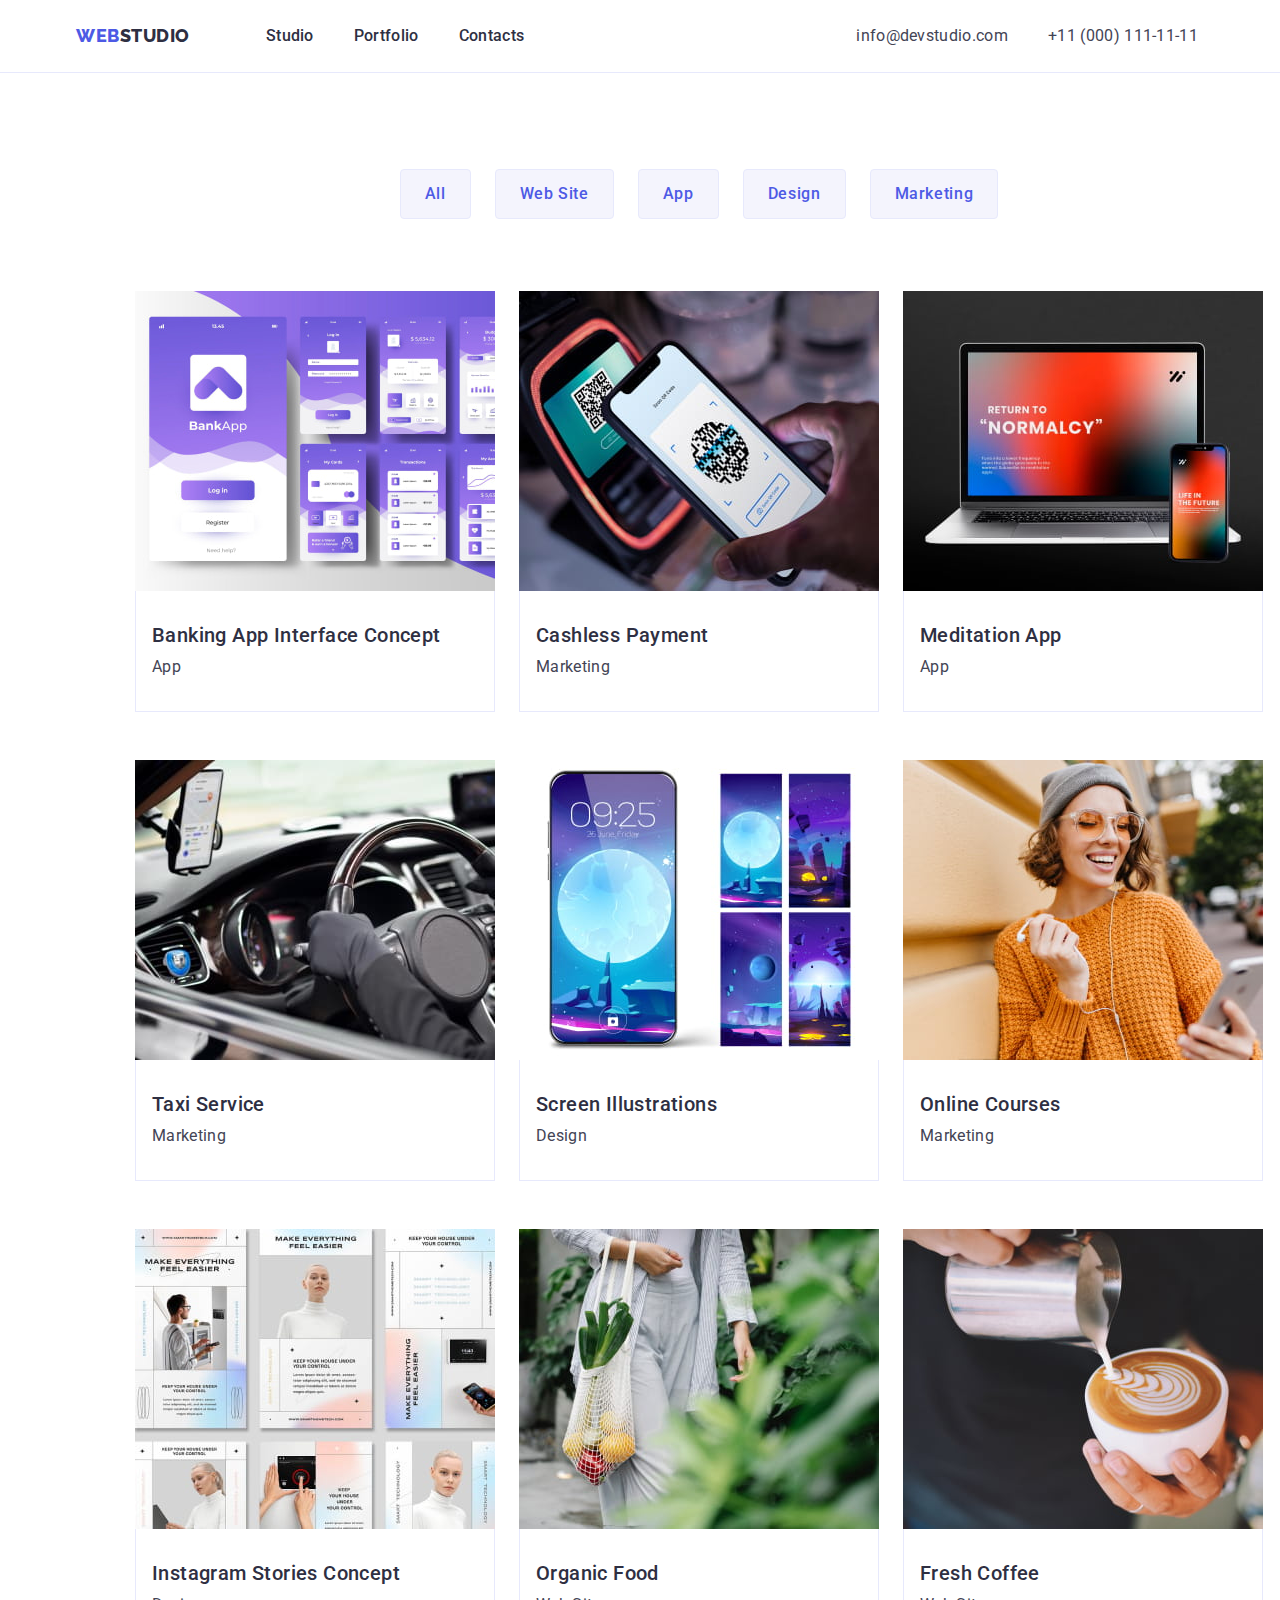
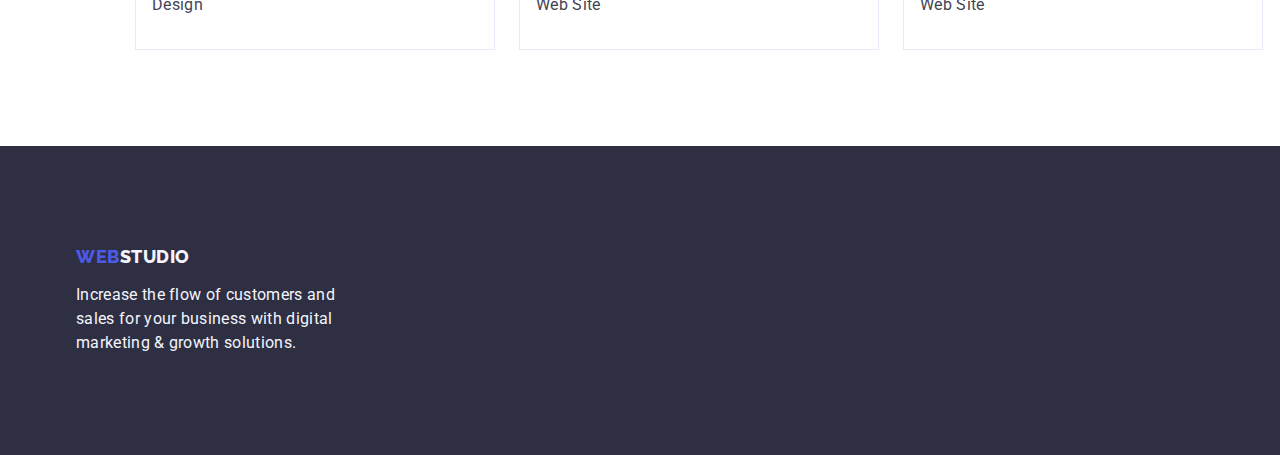
==== portfolio.html @ 24736a6e "Initial commit" ====
<!DOCTYPE html>
<html lang="en">
  <head>
    <meta charset="UTF-8" />
    <meta http-equiv="X-UA-Compatible" content="IE=edge" />
    <meta name="viewport" content="width=device-width, initial-scale=1.0" />

    <link rel="preconnect" href="https://fonts.googleapis.com" />
    <link rel="preconnect" href="https://fonts.gstatic.com" crossorigin />
    <link
      href="https://fonts.googleapis.com/css2?family=Bodoni+Moda&family=Montserrat:wght@400;700&family=Roboto:wght@400;500;700;900&display=swap"
      rel="stylesheet"
    />

    <link rel="preconnect" href="https://fonts.googleapis.com" />
    <link rel="preconnect" href="https://fonts.gstatic.com" crossorigin />
    <link
      href="https://fonts.googleapis.com/css2?family=Bodoni+Moda&family=Montserrat:wght@400;700&family=Raleway:wght@800&family=Roboto:wght@400;500;700;900&display=swap"
      rel="stylesheet"
    />

    <link
      rel="stylesheet"
      href="https://cdn.jsdelivr.net/npm/modern-normalize@1.1.0/modern-normalize.min.css"
    />
    <link rel="stylesheet" href="./css/styles.css" />
    <title>Portfolio</title>
  </head>
  <body>
    <header class="border-bottom">
      <div class="container header-container">
        <nav class="header-nav">
          <a class="logo link" href="./index.html"
            >Web<span class="logo-studio-header">Studio</span></a
          >

          <ul class="list header-lists">
            <li>
              <a class="header-link-text link" href="./index.html">Studio</a>
            </li>
            <li>
              <a class="header-link-text link" href="./portfolio.html"
                >Portfolio</a
              >
            </li>
            <li><a class="header-link-text link" href="">Contacts</a></li>
          </ul>

          
        </nav>
        <address class="contacts">
          <ul class="list contacts-list">
            <li>
              <a class="header-contacts link" href="mailto:info@devstudio.com"
                >info@devstudio.com</a
              >
            </li>
            <li>
              <a class="header-contacts link" href="tel:+110001111111"
                >+11 (000) 111-11-11</a
              >
            </li>
          </ul>
        </address>
      </div>
    </header>

    <main>
      <section class="portfolio-section">
        <div class="container">
          <h1 class="visually-hidden">Filter</h1>
          <ul class="list filter-container">
            <li>
              <button class="filter-buttons" type="button">All</button>
            </li>
            <li>
              <button class="filter-buttons" type="button">
                Web Site
              </button>
            </li>
            <li>
              <button class="filter-buttons" type="button">
                App
              </button>
            </li>
            <li>
              <button class="filter-buttons" type="button">
                Design
              </button>
            </li>
            <li>
              <button class="filter-buttons" type="button">
                Marketing
              </button>
            </li>
          </ul>

          <ul class="list card-set">
            <li class="card-item">
              <a class="link" href="">
                <img
                  src="./images/portfolio/img-1.jpg"
                  alt="example 1"
                  width="360"
                />
                <div class="card-projects-content">
                  <h2 class="project-title">Banking App Interface Concept</h2>
                  <p class="project-type">App</p>
                </div>
              </a>
            </li>
            <li class="card-item">
              <a class="link" href="">
                <img
                  src="./images/portfolio/img-2.jpg"
                  alt="example 1"
                  width="360"
                />
                <div class="card-projects-content">
                  <h2 class="project-title">Cashless Payment</h2>
                  <p class="project-type">Marketing</p>
                </div>
              </a>
            </li>
            <li class="card-item">
              <a class="link" href="">
                <img
                  src="./images/portfolio/img-3.jpg"
                  alt="example 1"
                  width="360"
                />
                <div class="card-projects-content">
                  <h2 class="project-title">Meditation App</h2>
                  <p class="project-type">App</p>
                </div>
              </a>
            </li>
            <li class="card-item">
              <a class="link" href="">
                <img
                  src="./images/portfolio/img-4.jpg"
                  alt="example 1"
                  width="360"
                />
                <div class="card-projects-content">
                  <h2 class="project-title">Taxi Service</h2>
                  <p class="project-type">Marketing</p>
                </div>
              </a>
            </li>
            <li class="card-item">
              <a class="link" href="">
                <img
                  src="./images/portfolio/img-5.jpg"
                  alt="example 1"
                  width="360"
                />
                <div class="card-projects-content">
                  <h2 class="project-title">Screen Illustrations</h2>
                  <p class="project-type">Design</p>
                </div>
                </a>
            </li>
            <li class="card-item">
              <a class="link" href="">
                <img
                  src="./images/portfolio/img-6.jpg"
                  alt="example 1"
                  width="360"
                />
                <div class="card-projects-content">
                  <h2 class="project-title">Online Courses</h2>
                  <p class="project-type">Marketing</p>
                </div>
              </a>
            </li>
            <li class="card-item">
              <a class="link" href="">
                <img
                  src="./images/portfolio/img-7.jpg"
                  alt="example 1"
                  width="360"
                />
                <div class="card-projects-content">
                  <h2 class="project-title">Instagram Stories Concept</h2>
                  <p class="project-type">Design</p>
                </div>
                </a>
            </li>
            <li class="card-item">
              <a class="link" href="">
                <img
                  src="./images/portfolio/img-8.jpg"
                  alt="example 1"
                  width="360"
                />
                <div class="card-projects-content">
                  <h2 class="project-title">Organic Food</h2>
                  <p class="project-type">Web Site</p>
                </div>
              </a>
            </li>
            <li class="card-item">
              <a class="link" href="">
                <img
                  src="./images/portfolio/img-9.jpg"
                  alt="example 1"
                  width="360"
                />
                <div class="card-projects-content">
                  <h2 class="project-title">Fresh Coffee</h2>
                  <p class="project-type">Web Site</p>
                </div>
              </a>
            </li>
          </ul>
        </div>
      </section>
    </main>

    <footer class="footer">
      <div class="container">
        <a class="logo link logo-footer" href="./index.html"
          >Web<span class="logo-studio-footer">Studio</span></a
        >
        <p class="footer-desc">
          Increase the flow of customers and sales for your business with
          digital marketing & growth solutions.
        </p>
      </div>
    </footer>
  </body>
</html>
---- css/styles.css ----
:root {
  --iris: #4d5ae5;
  --ocean: #404bbf;
  --navy-blue: #2e2f42;
  --green: #31d0aa;
  --slate: #434455;
  --light-slate: #8e8f99;
  --cornflower: #e7e9fc;
  --cloud: #f4f4fd;
  --navy-blue-modal: #2e2f42;
  --grey: #2e2f42;
  --white: #ffffff;
  --dairy: #fcfcfc;
}

body {
  font-family: "Roboto", sans-serif;
  color: var(--slate);
  background: var(--white);
}

.visually-hidden {
  position: absolute;
  width: 1px;
  height: 1px;
  margin: -1px;
  border: 0;
  padding: 0;
  white-space: nowrap;
  clip-path: inset(100%);
  clip: rect(0 0 0 0);
  overflow: hidden;
}

.container {
  width: 1158px;
  margin-left: auto;
  margin-right: auto;
  padding-right: 15px;
  padding-left: 15px;

  /* outline: 2px solid red; */
  outline-offset: -2px;
}

.section {
  padding-top: 120px;
  padding-bottom: 120px;
}

/**
  |============================
  | RESET START
  |============================
*/
h1,
h2,
h3,
h4,
h5,
h5,
p {
  margin: 0;
}

img {
  display: block;
}
.link {
  color: currentColor;
  text-decoration: none;
}

.list {
  list-style: none;
  padding: 0;
  margin: 0;
}
button {
  font-family: inherit;
  color: currentColor;
  cursor: pointer;
}

/**
  |============================
  | RESET END
  |============================
*/

/**
  |============================
  | HEADER
  |============================
*/
.header-container {
  display: flex;
  align-items: center;
}
.border-bottom {
  border-bottom: 1px solid var(--cornflower);
}

.header-nav {
  display: flex;
  align-items: center;
}

.logo {
  font-family: "Raleway", sans-serif;
  font-weight: 800;
  font-size: 18px;
  line-height: 1.17;
  letter-spacing: 0.03em;
  text-transform: uppercase;
  color: var(--iris);

  margin-right: 76px;
}

.logo-studio-header {
  color: var(--navy-blue-modal);
}

.logo-studio-footer {
  color: var(--cloud);
}

.header-link-text:hover,
.header-link-text:focus,
.header-contacts:hover,
.header-contacts:focus {
  color: var(--ocean);
}

.header-link-text {
  font-weight: 500;
  font-size: 16px;
  line-height: 1.5;
  letter-spacing: 0.02em;
  color: var(--navy-blue-modal);

  display: block;
  padding: 24px 0;
}

.header-lists {
  display: flex;
  gap: 40px;
}

.contacts {
  font-style: normal;
  margin-left: 332px;
}

.contacts-list {
  display: flex;
  gap: 40px;
  /* margin-left: auto; */
}

.header-contacts {
  color: inherit;
  font-size: 16px;
  line-height: 1.5;
  letter-spacing: 0.02em;
}

/**
  |============================
  | BANNER
  |============================
*/
.banner {
  background-color: var(--navy-blue-modal);
  padding-top: 188px;
  padding-bottom: 188px;
  /* text-align: center; */
}

.banner-title {
  font-weight: 700;
  font-size: 56px;
  line-height: 1.07;
  text-align: center;
  letter-spacing: 0.02em;
  color: var(--white);

  max-width: 496px;
  margin-left: auto;
  margin-right: auto;
  margin-bottom: 48px;
}

.banner-button {
  background-color: var(--iris);

  font-family: "Roboto", sans-serif;
  color: var(--white);
  font-weight: 500;
  font-size: 16px;
  line-height: 1.5;
  letter-spacing: 0.04em;

  display: block;
  margin-right: auto;
  margin-left: auto;
  min-width: 169px;
  min-height: 56px;
  border: none;
  box-shadow: 0px 4px 4px rgba(0, 0, 0, 0.15);
  border-radius: 4px;
}

.banner-button:hover,
.banner-button:focus {
  background-color: var(--ocean);
}

/**
  |============================
  | FEATURES
  |============================
*/
.feature-section {
  padding: 120px 0;
}
.feature-container {
  display: flex;
  gap: 24px;
}

.feature-list-title {
  font-weight: 500;
  font-size: 20px;
  line-height: 1.2;
  letter-spacing: 0.02em;
  color: var(--navy-blue-modal);
  margin-bottom: 8px;
}

.feature-list-desc {
  font-size: 16px;
  line-height: 1.5;
  letter-spacing: 0.02em;
}

.feature-list {
  width: 264px;
}

/**
  |============================
  | EXAMPLES
  |============================
*/
.examples-section {
  padding-top: 0;
}
.examples-list {
  display: flex;
  gap: 24px;
}

.examples-item {
  border: 1px solid var(--cornflower);
  width: calc((100% - 48px) / 3);
}

/**
  |============================
  | TEAM
  |============================
*/

.sector-title {
  font-weight: 700;
  font-size: 36px;
  line-height: 1.11;
  text-align: center;
  letter-spacing: 0.02em;
  text-transform: capitalize;
  color: var(--navy-blue-modal);

  margin-bottom: 72px;
}

.team-section {
  background-color: var(--cloud);
}

.card-container {
  display: flex;
  gap: 24px;
}

.card-content {
  padding: 32px 16px;
  box-shadow: 0px 1px 6px rgba(46, 47, 66, 0.08),
    0px 1px 1px rgba(46, 47, 66, 0.16), 0px 2px 1px rgba(46, 47, 66, 0.08);
  border-radius: 0px 0px 4px 4px;
}

.team-list {
  background-color: var(--white);
}

.team-members-names {
  font-weight: 500;
  font-size: 20px;
  line-height: 1.2;
  text-align: center;
  letter-spacing: 0.02em;
  color: var(--navy-blue-modal);

  margin-bottom: 8px;
}

.team-members-position {
  font-size: 16px;
  line-height: 1.5;
  text-align: center;
  letter-spacing: 0.02em;
}

/**
  |============================
  | FOOTER
  |============================
*/
.footer {
  background-color: var(--navy-blue-modal);
  padding-top: 100px;
  padding-bottom: 100px;
}

.logo-footer {
  display: inline-block;
  margin-bottom: 16px;
}

.footer-desc {
  font-size: 16px;
  line-height: 1.5;
  letter-spacing: 0.02em;
  color: var(--cloud);

  width: 264px;
}

/*
  |============================
  | PORTFOLIO
  |============================
*/

.portfolio-section {
  padding: 96px 120px;
  /* padding-top: 96px;
   padding-bottom: 120px; */
}

/**
  |============================
  | FILTER
  |============================
*/
.filter-container {
  display: flex;
  justify-content: center;
  gap: 24px;

  margin-left: auto;
  margin-right: auto;
  margin-bottom: 72px;
}

.filter-buttons {
  background-color: var(--cloud);

  font-family: "Roboto", sans-serif;
  font-weight: 500;
  font-size: 16px;
  line-height: 1.5;
  text-align: center;
  letter-spacing: 0.04em;
  color: var(--iris);
  border: 1px solid var(--cornflower);
  border-radius: 4px;

  padding: 12px 24px;
}

.filter-buttons:hover,
.filter-buttons:focus {
  background-color: var(--ocean);
  color: var(--white);
  border: 1px solid transparent;
  box-shadow: 0px 3px 1px rgba(0, 0, 0, 0.1), 0px 2px 1px rgba(0, 0, 0, 0.08),
    0px 2px 2px rgba(0, 0, 0, 0.12);
}

/**
  |============================
  | PROJECTS
  |============================
*/
.card-set {
  display: flex;
  flex-wrap: wrap;
  column-gap: 24px;
  row-gap: 48px;
}

.card-item {
  flex-basis: calc((100% - 2 * 24) / 3);
}

.card-projects-content {
  padding: 32px 16px;
  border-bottom: 1px solid var(--cornflower);
  border-left: 1px solid var(--cornflower);
  border-right: 1px solid var(--cornflower);
}

.project-title {
  font-weight: 500;
  font-size: 20px;
  line-height: 1.2;
  letter-spacing: 0.02em;
  color: var(--navy-blue-modal);
  margin-bottom: 8px;
}

.project-type {
  font-size: 16px;
  line-height: 1.5;
  letter-spacing: 0.02em;
  color: var(--slate);
}
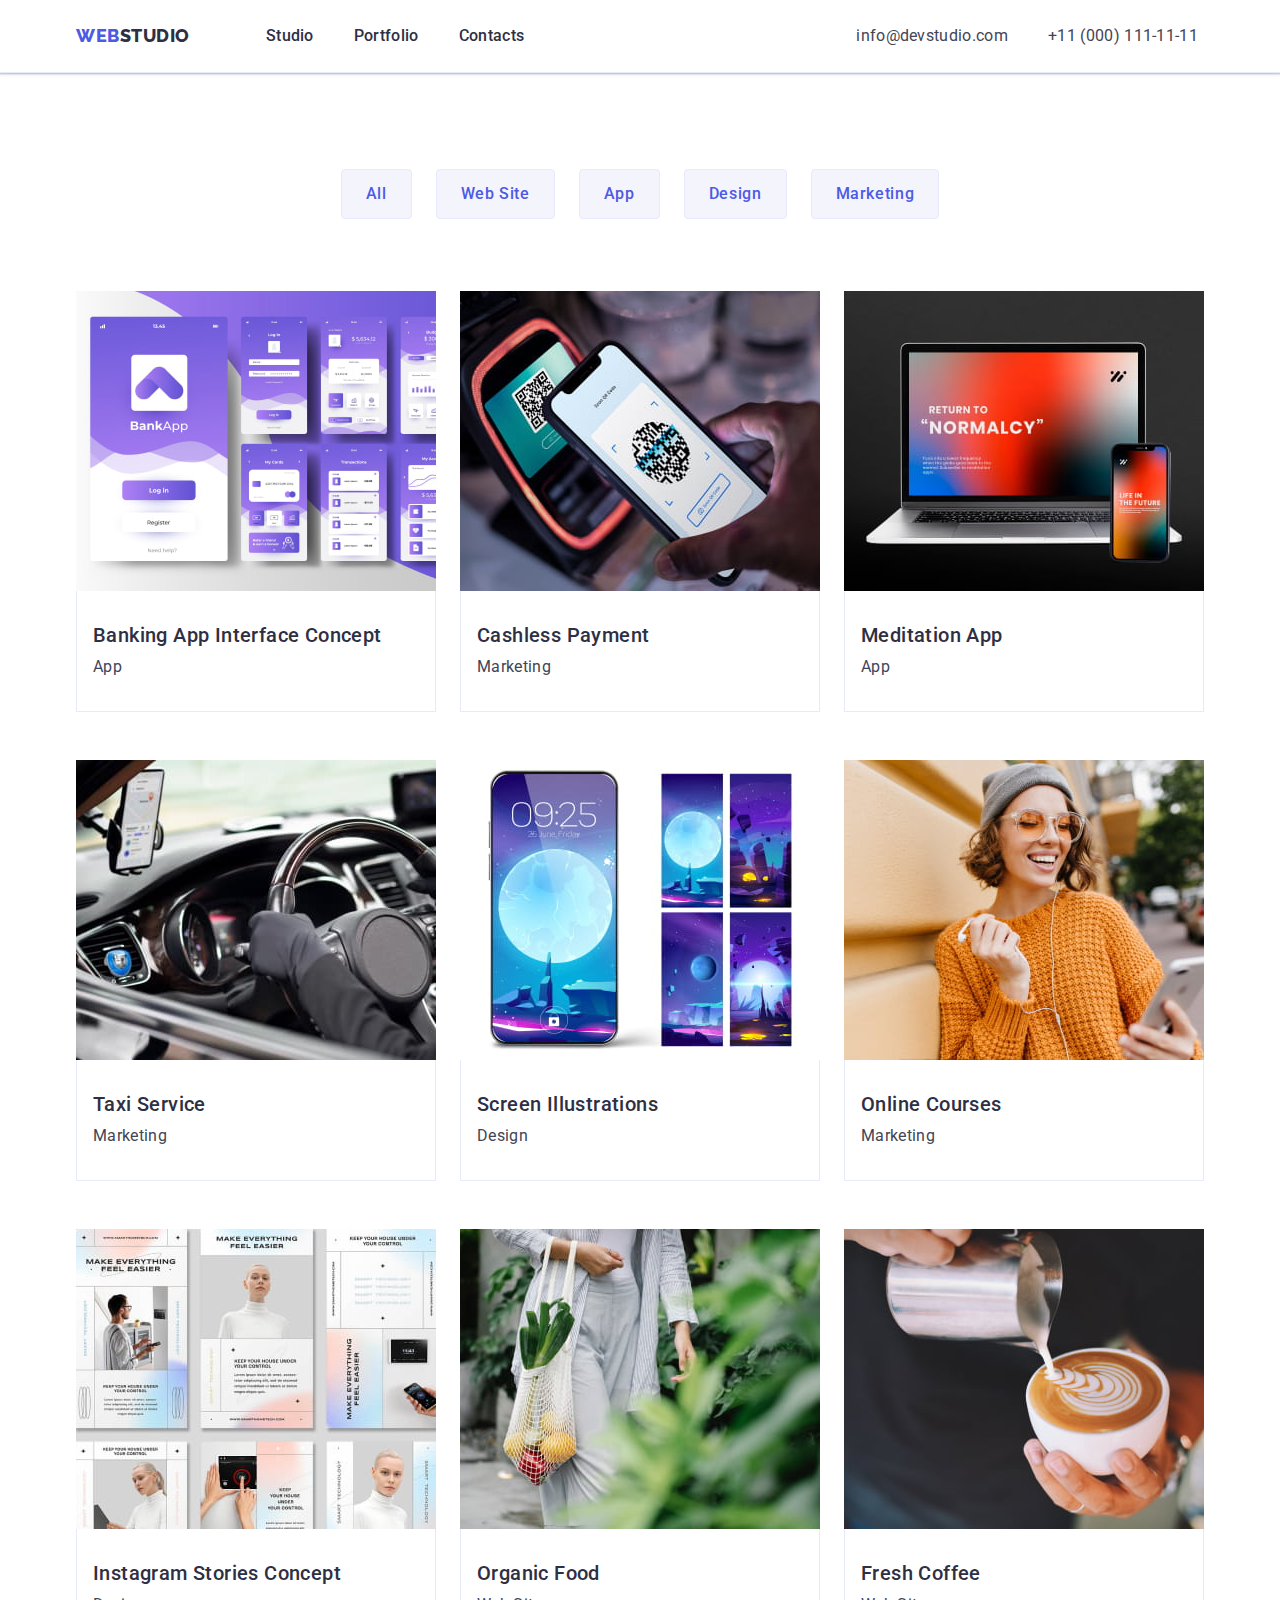
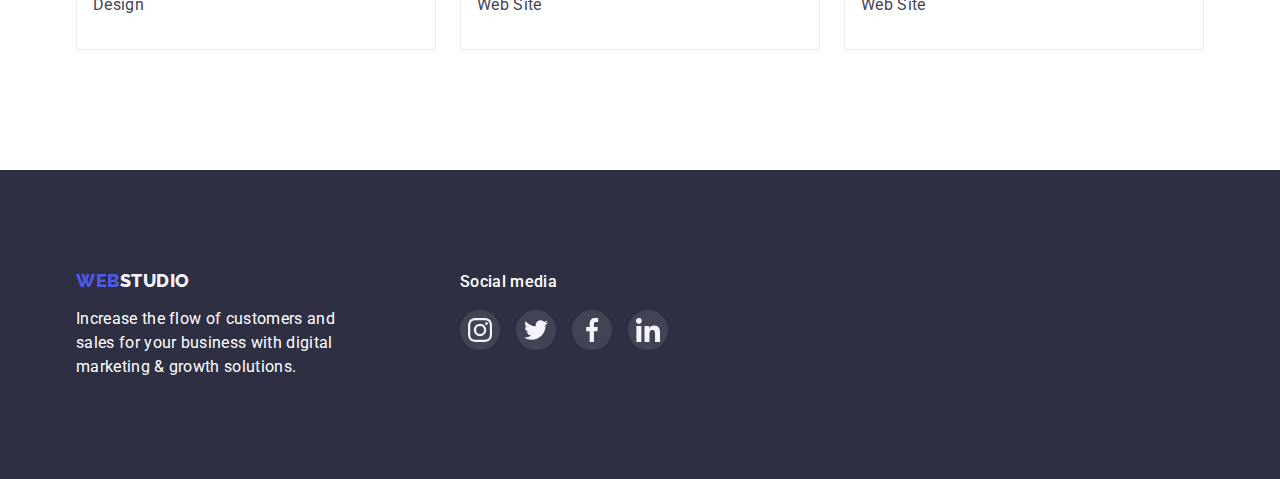
==== commit fb787aea: "files upd" ====
--- a/portfolio.html
+++ b/portfolio.html
@@ -219,14 +219,50 @@
     </main>
 
     <footer class="footer">
-      <div class="container">
-        <a class="logo link logo-footer" href="./index.html"
-          >Web<span class="logo-studio-footer">Studio</span></a
-        >
-        <p class="footer-desc">
-          Increase the flow of customers and sales for your business with
-          digital marketing & growth solutions.
-        </p>
+      <div class="container footer-container">
+        <div>
+          <a class="logo link logo-footer" href="./index.html"
+            >Web<span class="logo-studio-footer">Studio</span></a
+          >
+          <p class="footer-desc">
+            Increase the flow of customers and sales for your business with
+            digital marketing & growth solutions.
+          </p>
+        </div>
+
+        <div class="footer-socials-container">
+          <h2 class="footer-socials-title">Social media</h2>
+          <ul class="list footer-icon-list">
+            <li>
+              <a class="footer-socials-link link" href="">
+                <svg class="footer-icon" width="24" height="24">
+                  <use href="./images/icons.svg#instagram"></use>
+                </svg>
+              </a>
+            </li>
+            <li>
+              <a class="footer-socials-link link" href="">
+                <svg class="footer-icon" width="24" height="24">
+                  <use href="./images/icons.svg#twitter"></use>
+                </svg>
+              </a>
+            </li>
+            <li>
+              <a class="footer-socials-link link" href="">
+                <svg class="footer-icon" width="24" height="24">
+                  <use href="./images/icons.svg#facebook"></use>
+                </svg>
+              </a>
+            </li>
+            <li>
+              <a class="footer-socials-link link" href="">
+                <svg class="footer-icon" width="24" height="24">
+                  <use href="./images/icons.svg#linkedin"></use>
+                </svg>
+              </a>
+            </li>
+          </ul>
+        </div>
       </div>
     </footer>
   </body>
--- a/css/styles.css
+++ b/css/styles.css
@@ -99,6 +99,8 @@
 }
 .border-bottom {
   border-bottom: 1px solid var(--cornflower);
+  box-shadow: 0px 2px 1px rgba(46, 47, 66, 0.08),
+    0px 1px 1px rgba(46, 47, 66, 0.16), 0px 1px 6px rgba(46, 47, 66, 0.08);
 }
 
 .header-nav {
@@ -176,6 +178,18 @@
   background-color: var(--navy-blue-modal);
   padding-top: 188px;
   padding-bottom: 188px;
+  margin-left: auto;
+  margin-right: auto;
+  max-width: 1440px;
+
+  background-image: linear-gradient(
+      rgba(46, 47, 66, 0.7),
+      rgba(46, 47, 66, 0.7)
+    ),
+    url(../images/bg-image/people-office.jpg);
+  background-position: center;
+  background-size: cover;
+  background-repeat: no-repeat;
   /* text-align: center; */
 }
 
@@ -224,11 +238,26 @@
   |============================
 */
 .feature-section {
-  padding: 120px 0;
+  padding-bottom: 0;
 }
 .feature-container {
   display: flex;
   gap: 24px;
+}
+
+.feature-icon-list {
+  display: flex;
+  align-items: center;
+  justify-content: center;
+
+  background-color: var(--cloud);
+
+  height: 112px;
+  border-radius: 4px;
+  margin-bottom: 8px;
+}
+
+.feature-icon {
 }
 
 .feature-list-title {
@@ -255,9 +284,6 @@
   | EXAMPLES
   |============================
 */
-.examples-section {
-  padding-top: 0;
-}
 .examples-list {
   display: flex;
   gap: 24px;
@@ -274,7 +300,7 @@
   |============================
 */
 
-.sector-title {
+.section-title {
   font-weight: 700;
   font-size: 36px;
   line-height: 1.11;
@@ -297,15 +323,15 @@
 
 .card-content {
   padding: 32px 16px;
+}
+
+.team-list {
+  background-color: var(--white);
   box-shadow: 0px 1px 6px rgba(46, 47, 66, 0.08),
     0px 1px 1px rgba(46, 47, 66, 0.16), 0px 2px 1px rgba(46, 47, 66, 0.08);
   border-radius: 0px 0px 4px 4px;
 }
 
-.team-list {
-  background-color: var(--white);
-}
-
 .team-members-names {
   font-weight: 500;
   font-size: 20px;
@@ -324,6 +350,71 @@
   letter-spacing: 0.02em;
 }
 
+.team-icon-list {
+  display: flex;
+  justify-content: center;
+  gap: 24px;
+
+  margin-top: 8px;
+}
+
+.team-icon-link {
+  display: flex;
+  justify-content: center;
+  align-items: center;
+
+  width: 40px;
+  height: 40px;
+  border-radius: 50%;
+  color: var(--cloud);
+  background-color: var(--iris);
+}
+
+.team-icon {
+  fill: currentColor;
+}
+
+.team-icon-link:hover,
+.team-icon-link:focus {
+  background-color: var(--ocean);
+}
+/**
+  |============================
+  | CLIENTS
+  |============================
+*/
+.clients-list {
+  display: flex;
+  align-items: center;
+  gap: 24px;
+}
+
+.clients-item {
+}
+
+.clients-link {
+  display: flex;
+  align-items: center;
+  justify-content: center;
+
+  color: var(--light-slate);
+
+  width: 168px;
+  height: 88px;
+  border: 1px solid var(--light-slate);
+  border-radius: 4px;
+}
+
+.clients-link:hover,
+.clients-link:focus {
+  color: var(--ocean);
+  border-color: var(--ocean);
+}
+
+.clients-icon {
+  fill: currentColor;
+}
+
 /**
   |============================
   | FOOTER
@@ -331,24 +422,70 @@
 */
 .footer {
   background-color: var(--navy-blue-modal);
+
   padding-top: 100px;
   padding-bottom: 100px;
+}
+
+.footer-container {
+  display: flex;
+  align-items: baseline;
+  gap: 120px;
 }
 
 .logo-footer {
   display: inline-block;
   margin-bottom: 16px;
+  margin-right: 0;
 }
 
 .footer-desc {
   font-size: 16px;
   line-height: 1.5;
   letter-spacing: 0.02em;
-  color: var(--cloud);
+  color: var(--white);
 
   width: 264px;
 }
 
+.footer-socials-title {
+  font-weight: 500;
+  font-size: 16px;
+  line-height: 1.5;
+  letter-spacing: 0.02em;
+
+  color: var(--white);
+}
+
+.footer-icon-list {
+  display: flex;
+  align-items: center;
+  justify-content: center;
+  gap: 16px;
+
+  margin-top: 16px;
+}
+
+.footer-socials-link {
+  display: flex;
+  justify-content: center;
+  align-items: center;
+
+  width: 40px;
+  height: 40px;
+  border-radius: 50%;
+  background-color: #424355;
+  /* opacity: 0.1; */
+}
+
+.footer-socials-link:hover,
+.footer-socials-link:focus {
+  background-color: var(--green);
+}
+
+.footer-icon {
+  fill: currentColor;
+}
 /*
   |============================
   | PORTFOLIO
@@ -356,9 +493,8 @@
 */
 
 .portfolio-section {
-  padding: 96px 120px;
-  /* padding-top: 96px;
-   padding-bottom: 120px; */
+  padding-top: 96px;
+  padding-bottom: 120px;
 }
 
 /**
@@ -424,6 +560,12 @@
   border-right: 1px solid var(--cornflower);
 }
 
+.card-projects-content:hover,
+.card-projects-content:focus {
+  box-shadow: 0px 1px 6px rgba(46, 47, 66, 0.08),
+    0px 1px 1px rgba(46, 47, 66, 0.16), 0px 2px 1px rgba(46, 47, 66, 0.08);
+}
+
 .project-title {
   font-weight: 500;
   font-size: 20px;
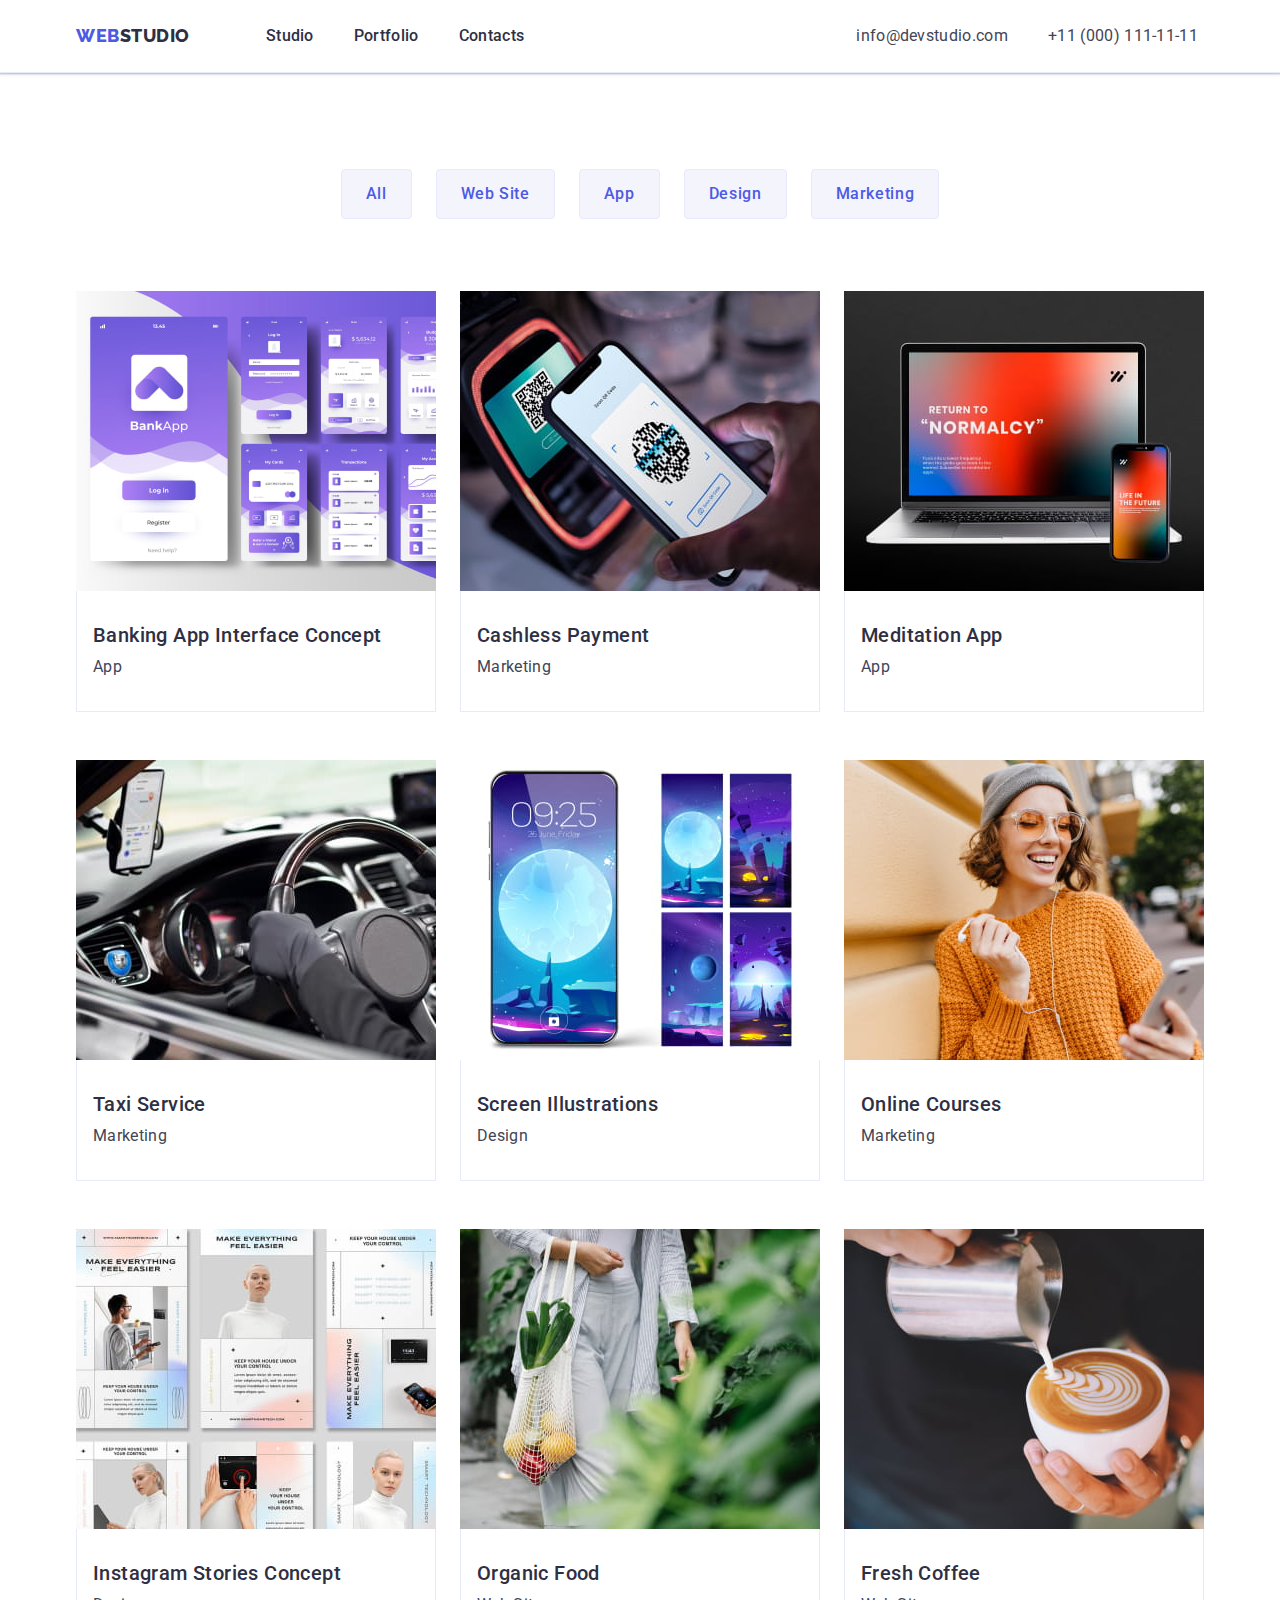
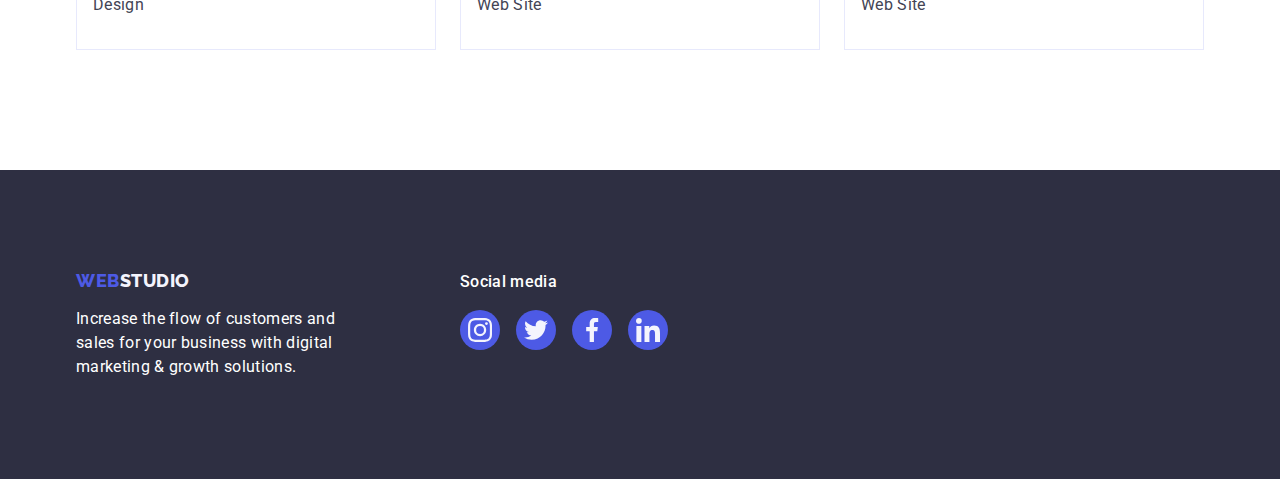
==== commit 265fc9fc: "mistakes fix" ====
--- a/portfolio.html
+++ b/portfolio.html
@@ -97,7 +97,7 @@
 
           <ul class="list card-set">
             <li class="card-item">
-              <a class="link" href="">
+              <a class="link card-projects-link" href="">
                 <img
                   src="./images/portfolio/img-1.jpg"
                   alt="example 1"
@@ -110,7 +110,7 @@
               </a>
             </li>
             <li class="card-item">
-              <a class="link" href="">
+              <a class="link card-projects-link" href="">
                 <img
                   src="./images/portfolio/img-2.jpg"
                   alt="example 1"
@@ -123,7 +123,7 @@
               </a>
             </li>
             <li class="card-item">
-              <a class="link" href="">
+              <a class="link card-projects-link" href="">
                 <img
                   src="./images/portfolio/img-3.jpg"
                   alt="example 1"
@@ -136,7 +136,7 @@
               </a>
             </li>
             <li class="card-item">
-              <a class="link" href="">
+              <a class="link card-projects-link" href="">
                 <img
                   src="./images/portfolio/img-4.jpg"
                   alt="example 1"
@@ -149,7 +149,7 @@
               </a>
             </li>
             <li class="card-item">
-              <a class="link" href="">
+              <a class="link card-projects-link" href="">
                 <img
                   src="./images/portfolio/img-5.jpg"
                   alt="example 1"
@@ -162,7 +162,7 @@
                 </a>
             </li>
             <li class="card-item">
-              <a class="link" href="">
+              <a class="link card-projects-link" href="">
                 <img
                   src="./images/portfolio/img-6.jpg"
                   alt="example 1"
@@ -175,7 +175,7 @@
               </a>
             </li>
             <li class="card-item">
-              <a class="link" href="">
+              <a class="link card-projects-link" href="">
                 <img
                   src="./images/portfolio/img-7.jpg"
                   alt="example 1"
@@ -188,7 +188,7 @@
                 </a>
             </li>
             <li class="card-item">
-              <a class="link" href="">
+              <a class="link card-projects-link" href="">
                 <img
                   src="./images/portfolio/img-8.jpg"
                   alt="example 1"
@@ -201,7 +201,7 @@
               </a>
             </li>
             <li class="card-item">
-              <a class="link" href="">
+              <a class="link card-projects-link" href="">
                 <img
                   src="./images/portfolio/img-9.jpg"
                   alt="example 1"
@@ -231,33 +231,33 @@
         </div>
 
         <div class="footer-socials-container">
-          <h2 class="footer-socials-title">Social media</h2>
+          <p class="footer-socials-title">Social media</p>
           <ul class="list footer-icon-list">
-            <li>
-              <a class="footer-socials-link link" href="">
-                <svg class="footer-icon" width="24" height="24">
-                  <use href="./images/icons.svg#instagram"></use>
-                </svg>
-              </a>
-            </li>
-            <li>
-              <a class="footer-socials-link link" href="">
-                <svg class="footer-icon" width="24" height="24">
-                  <use href="./images/icons.svg#twitter"></use>
-                </svg>
-              </a>
-            </li>
-            <li>
-              <a class="footer-socials-link link" href="">
-                <svg class="footer-icon" width="24" height="24">
-                  <use href="./images/icons.svg#facebook"></use>
-                </svg>
-              </a>
-            </li>
-            <li>
-              <a class="footer-socials-link link" href="">
-                <svg class="footer-icon" width="24" height="24">
-                  <use href="./images/icons.svg#linkedin"></use>
+            <li class="footer-icon-item">
+              <a class="footer-socials-link link" href="">
+                <svg class="footer-icon" width="24" height="24">
+                  <use href="./images/icon.svg#instagram"></use>
+                </svg>
+              </a>
+            </li>
+            <li class="footer-icon-item">
+              <a class="footer-socials-link link" href="">
+                <svg class="footer-icon" width="24" height="24">
+                  <use href="./images/icon.svg#twitter"></use>
+                </svg>
+              </a>
+            </li>
+            <li class="footer-icon-item">
+              <a class="footer-socials-link link" href="">
+                <svg class="footer-icon" width="24" height="24">
+                  <use href="./images/icon.svg#facebook"></use>
+                </svg>
+              </a>
+            </li>
+            <li class="footer-icon-item">
+              <a class="footer-socials-link link" href="">
+                <svg class="footer-icon" width="24" height="24">
+                  <use href="./images/icon.svg#linkedin"></use>
                 </svg>
               </a>
             </li>
--- a/css/styles.css
+++ b/css/styles.css
@@ -312,6 +312,10 @@
   margin-bottom: 72px;
 }
 
+.team-container {
+  padding: 32px 0;
+}
+
 .team-section {
   background-color: var(--cloud);
 }
@@ -389,7 +393,8 @@
   gap: 24px;
 }
 
-.clients-item {
+.customer-title {
+  line-height: 1.1;
 }
 
 .clients-link {
@@ -397,7 +402,8 @@
   align-items: center;
   justify-content: center;
 
-  color: var(--light-slate);
+  /* color: var(--light-slate); */
+  color: #afb1b8;
 
   width: 168px;
   height: 88px;
@@ -454,6 +460,8 @@
   line-height: 1.5;
   letter-spacing: 0.02em;
 
+  margin-bottom: 16px;
+
   color: var(--white);
 }
 
@@ -462,8 +470,6 @@
   align-items: center;
   justify-content: center;
   gap: 16px;
-
-  margin-top: 16px;
 }
 
 .footer-socials-link {
@@ -474,8 +480,7 @@
   width: 40px;
   height: 40px;
   border-radius: 50%;
-  background-color: #424355;
-  /* opacity: 0.1; */
+  background-color: var(--iris);
 }
 
 .footer-socials-link:hover,
@@ -484,7 +489,7 @@
 }
 
 .footer-icon {
-  fill: currentColor;
+  fill: #f4f4fd;
 }
 /*
   |============================
@@ -559,9 +564,12 @@
   border-left: 1px solid var(--cornflower);
   border-right: 1px solid var(--cornflower);
 }
-
-.card-projects-content:hover,
-.card-projects-content:focus {
+.card-projects-link {
+  display: block;
+}
+
+.card-projects-link:hover,
+.card-projects-link:focus {
   box-shadow: 0px 1px 6px rgba(46, 47, 66, 0.08),
     0px 1px 1px rgba(46, 47, 66, 0.16), 0px 2px 1px rgba(46, 47, 66, 0.08);
 }
